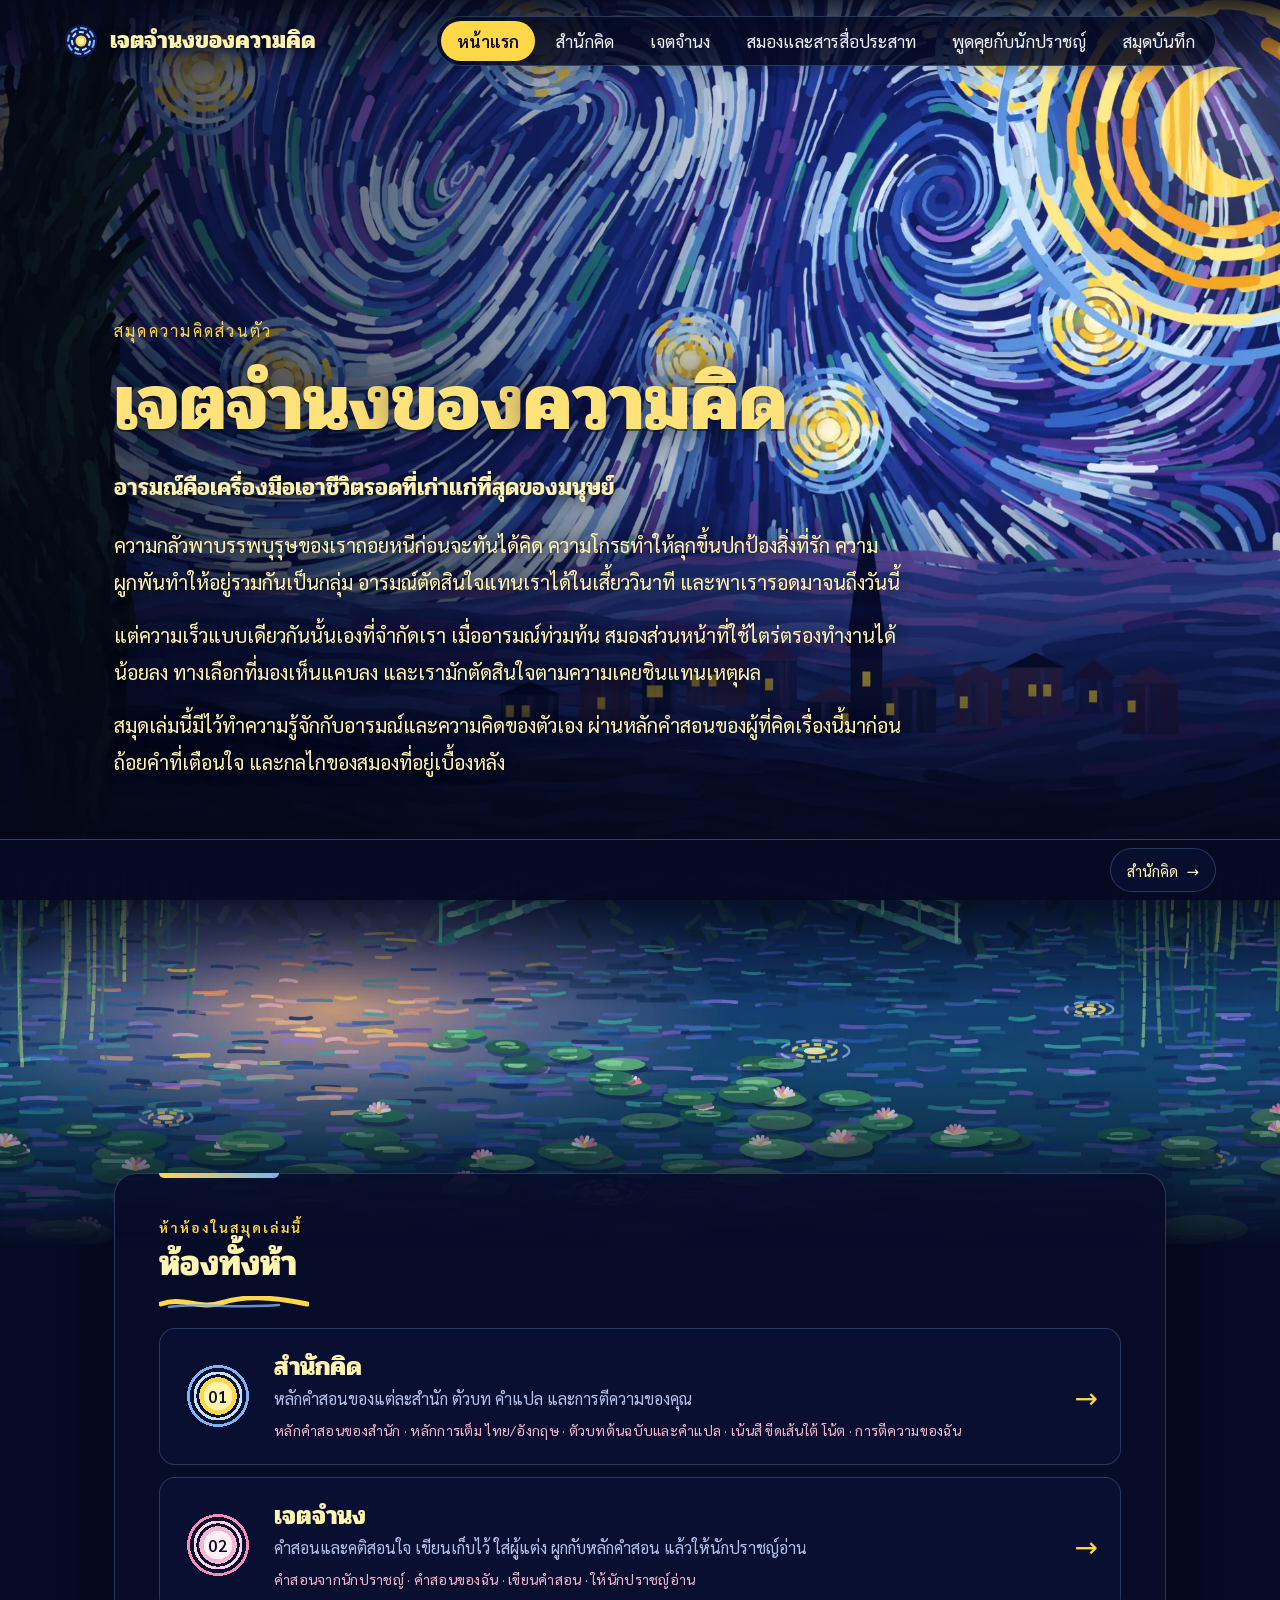
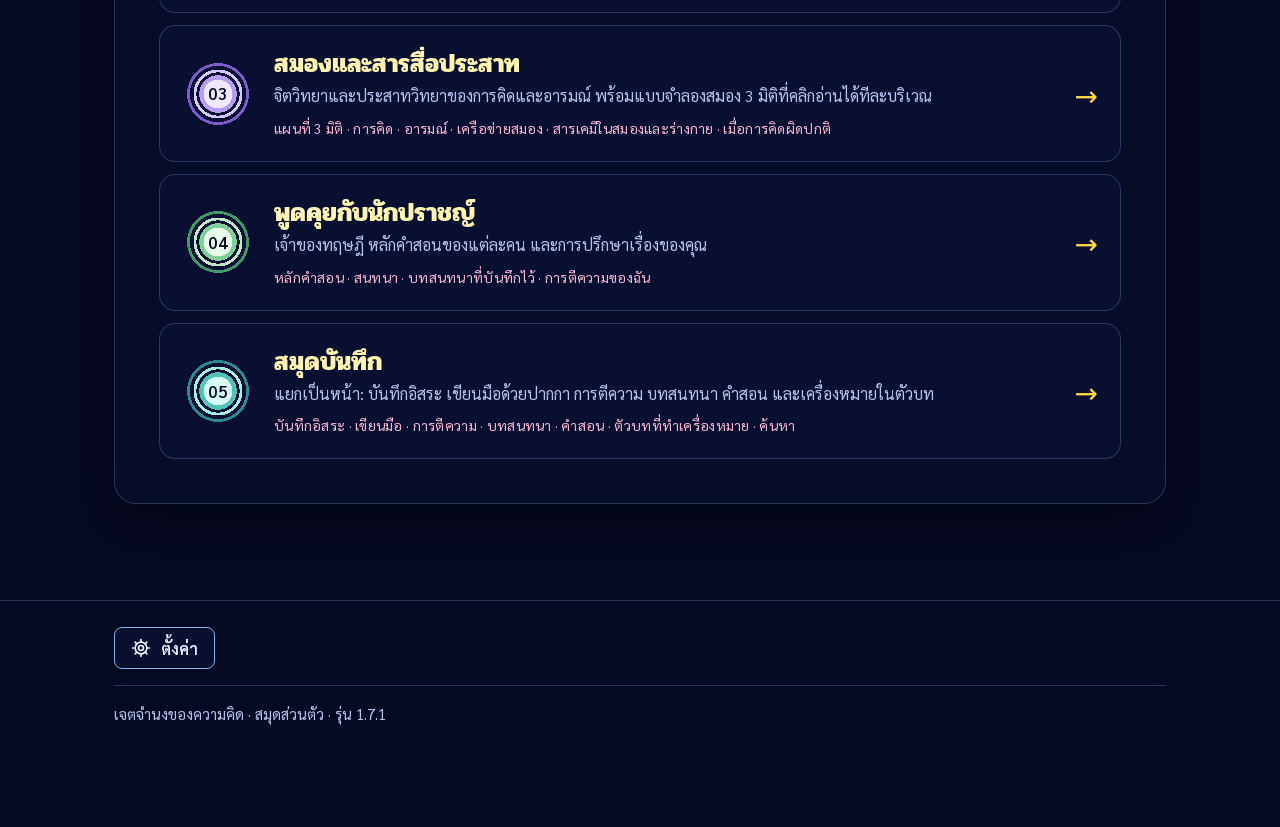
==== index.html @ 123e8649 "Add files via upload" ====
<!doctype html>
<html lang="th">
<head>
<meta charset="utf-8">
<meta name="viewport" content="width=device-width,initial-scale=1,viewport-fit=cover">
<title>เจตจำนงของความคิด · สมุดความคิดส่วนตัว</title>
<meta name="description" content="อารมณ์คือไฟที่ให้ไออุ่นและพาเรารอด แต่ถ้าลุกโชนก็เผาปัญญาและกั้นศักยภาพ สมุดความคิดส่วนตัวที่อ่านหลักคำสอน เขียนคำสอน คุยกับนักปราชญ์ และเข้าใจสมองของการคิด">
<meta name="theme-color" content="#060a22">
<link rel="manifest" href="manifest.webmanifest">
<link rel="icon" href="img/icon.svg" type="image/svg+xml">
<link rel="apple-touch-icon" href="img/icon-192.png">
<link rel="stylesheet" href="css/style.css">
</head>
<body data-page="index" data-hashzone="1">
<div class="bgfx" aria-hidden="true"><img src="img/bg-night.webp" alt=""></div>
<header class="top">
<a class="brand" href="index.html"><svg width="34" height="34" viewBox="0 0 34 34" aria-hidden="true"><circle cx="17" cy="17" r="16" fill="#101a55"/><circle cx="17" cy="17" r="13" fill="none" stroke="#7fb2ee" stroke-width="2" stroke-dasharray="7 3"/><circle cx="17" cy="17" r="9" fill="none" stroke="#bfe1ff" stroke-width="2" stroke-dasharray="5 3"/><circle cx="17" cy="17" r="5.5" fill="#ffd84a"/><circle cx="17" cy="17" r="3" fill="#fff3b0"/></svg><span>เจตจำนงของความคิด</span></a>
<nav class="nav" aria-label="หน้าแรกและห้องทั้งห้า"><a href="index.html" aria-current="page">หน้าแรก</a><a href="schools.html">สำนักคิด</a><a href="poems.html">เจตจำนง</a><a href="brain.html">สมองและสารสื่อประสาท</a><a href="sages.html">พูดคุยกับนักปราชญ์</a><a href="notebook.html">สมุดบันทึก</a></nav>
</header>
<section class="hero">
<picture><source media="(max-width:760px)" srcset="img/scene-tall.webp"><img src="img/scene-wide.webp" alt="" width="1600" height="900" fetchpriority="high"></picture>
<div class="copy">
<p class="kicker">สมุดความคิดส่วนตัว</p>
<h1>เจตจำนง<wbr>ของ<br class="m"><wbr>ความคิด</h1>
<div class="heroessay">
<p>อารมณ์คือเครื่องมือเอาชีวิตรอดที่เก่าแก่ที่สุดของมนุษย์</p>
<p>ความกลัวพาบรรพบุรุษของเราถอยหนีก่อนจะทันได้คิด ความโกรธทำให้ลุกขึ้นปกป้องสิ่งที่รัก ความผูกพันทำให้อยู่รวมกันเป็นกลุ่ม อารมณ์ตัดสินใจแทนเราได้ในเสี้ยววินาที และพาเรารอดมาจนถึงวันนี้</p>
<p>แต่ความเร็วแบบเดียวกันนั้นเองที่จำกัดเรา เมื่ออารมณ์ท่วมท้น สมองส่วนหน้าที่ใช้ไตร่ตรองทำงานได้น้อยลง ทางเลือกที่มองเห็นแคบลง และเรามักตัดสินใจตามความเคยชินแทนเหตุผล</p>
<p>สมุดเล่มนี้มีไว้ทำความรู้จักกับอารมณ์และความคิดของตัวเอง ผ่านหลักคำสอนของผู้ที่คิดเรื่องนี้มาก่อน ถ้อยคำที่เตือนใจ และกลไกของสมองที่อยู่เบื้องหลัง</p>
</div>
</div>
</section>
<div class="pond" aria-hidden="true"><img src="img/pond.webp" alt="" width="1600" height="640" loading="lazy"></div>

<main class="stack lift wrap">
<section class="layer" id="rooms">
<div class="lhead"><div><p class="eyebrow">ห้าห้องในสมุดเล่มนี้</p><h2 class="h2">ห้องทั้งห้า</h2><svg class="brush" viewBox="0 0 150 14" aria-hidden="true"><path d="M2 8 C 24 0, 40 14, 62 7 S 108 0, 148 8" fill="none" stroke="currentColor" stroke-width="5" stroke-linecap="round"/><path d="M10 11 C 40 6, 70 13, 120 9" fill="none" stroke="#7fb2ee" stroke-width="2.5" stroke-linecap="round" opacity=".8"/></svg></div></div>
<div class="roomlist">
<a class="room" href="schools.html"><span class="num" data-s="gb" aria-hidden="true">01</span><span><h3>สำนักคิด</h3><p>หลักคำสอนของแต่ละสำนัก ตัวบท คำแปล และการตีความของคุณ</p><span class="subs">หลักคำสอนของสำนัก · หลักการเต็ม ไทย/อังกฤษ · ตัวบทต้นฉบับและคำแปล · เน้นสี ขีดเส้นใต้ โน้ต · การตีความของฉัน</span></span><span class="go" aria-hidden="true">→</span></a><a class="room" href="poems.html"><span class="num" data-s="lily" aria-hidden="true">02</span><span><h3>เจตจำนง</h3><p>คำสอนและคติสอนใจ เขียนเก็บไว้ ใส่ผู้แต่ง ผูกกับหลักคำสอน แล้วให้นักปราชญ์อ่าน</p><span class="subs">คำสอนจากนักปราชญ์ · คำสอนของฉัน · เขียนคำสอน · ให้นักปราชญ์อ่าน</span></span><span class="go" aria-hidden="true">→</span></a><a class="room" href="brain.html"><span class="num" data-s="ct" aria-hidden="true">03</span><span><h3>สมองและสารสื่อประสาท</h3><p>จิตวิทยาและประสาทวิทยาของการคิดและอารมณ์ พร้อมแบบจำลองสมอง 3 มิติที่คลิกอ่านได้ทีละบริเวณ</p><span class="subs">แผนที่ 3 มิติ · การคิด · อารมณ์ · เครือข่ายสมอง · สารเคมีในสมองและร่างกาย · เมื่อการคิดผิดปกติ</span></span><span class="go" aria-hidden="true">→</span></a><a class="room" href="sages.html"><span class="num" data-s="sage" aria-hidden="true">04</span><span><h3>พูดคุยกับนักปราชญ์</h3><p>เจ้าของทฤษฎี หลักคำสอนของแต่ละคน และการปรึกษาเรื่องของคุณ</p><span class="subs">หลักคำสอน · สนทนา · บทสนทนาที่บันทึกไว้ · การตีความของฉัน</span></span><span class="go" aria-hidden="true">→</span></a><a class="room" href="notebook.html"><span class="num" data-s="mit" aria-hidden="true">05</span><span><h3>สมุดบันทึก</h3><p>แยกเป็นหน้า: บันทึกอิสระ เขียนมือด้วยปากกา การตีความ บทสนทนา คำสอน และเครื่องหมายในตัวบท</p><span class="subs">บันทึกอิสระ · เขียนมือ · การตีความ · บทสนทนา · คำสอน · ตัวบทที่ทำเครื่องหมาย · ค้นหา</span></span><span class="go" aria-hidden="true">→</span></a>
</div>
</section>
</main>
<footer>
<div class="wrap foot">
<div class="footset">
<a class="btn ghost sm" href="settings.html"><svg viewBox="0 0 24 24" fill="none" stroke="currentColor" stroke-width="2" stroke-linecap="round" stroke-linejoin="round" aria-hidden="true"><circle cx="12" cy="12" r="3"/><path d="M12 2v3M12 19v3M2 12h3M19 12h3M4.9 4.9 7 7M17 17l2.1 2.1M19.1 4.9 17 7M7 17l-2.1 2.1"/><circle cx="12" cy="12" r="7"/></svg>ตั้งค่า</a>
</div>
<div class="footmeta"><span>เจตจำนงของความคิด · สมุดส่วนตัว · <span data-ver></span></span></div>
</div>
</footer>
<nav class="tabs" aria-label="หน้าแรกและห้องทั้งห้า"><a href="index.html" aria-current="page"><svg viewBox="0 0 24 24" fill="none" stroke="currentColor" stroke-width="2" stroke-linecap="round" stroke-linejoin="round" aria-hidden="true"><path d="M3 11l9-7 9 7"/><path d="M5 10v10h14V10"/><path d="M10 20v-6h4v6"/></svg><span>หน้าแรก</span></a><a href="schools.html"><svg viewBox="0 0 24 24" fill="none" stroke="currentColor" stroke-width="2" stroke-linecap="round" stroke-linejoin="round" aria-hidden="true"><circle cx="12" cy="12" r="3"/><path d="M12 3v3M12 18v3M3 12h3M18 12h3M5.6 5.6l2.1 2.1M16.3 16.3l2.1 2.1M18.4 5.6l-2.1 2.1M7.7 16.3l-2.1 2.1"/></svg><span>สำนักคิด</span></a><a href="poems.html"><svg viewBox="0 0 24 24" fill="none" stroke="currentColor" stroke-width="2" stroke-linecap="round" stroke-linejoin="round" aria-hidden="true"><path d="M20 4c-6 0-11 4-13 11l-2 5"/><path d="M7 15c3 0 6-1 8-4"/><path d="M20 4c0 5-2 9-6 11"/></svg><span>เจตจำนง</span></a><a href="brain.html"><svg viewBox="0 0 24 24" fill="none" stroke="currentColor" stroke-width="2" stroke-linecap="round" stroke-linejoin="round" aria-hidden="true"><path d="M4 12c0-4 3-7 8-7s8 3 8 7c0 3-2 5-5 5h-1c-1 2-2 3-4 3 0-2 0-3-1-3-3 0-5-2-5-5z"/><path d="M9 9c2 0 3 1 3 3M14 8c0 2 1 3 3 3"/></svg><span>สมอง</span></a><a href="sages.html"><svg viewBox="0 0 24 24" fill="none" stroke="currentColor" stroke-width="2" stroke-linecap="round" stroke-linejoin="round" aria-hidden="true"><path d="M4 5h16v11H9l-5 4z"/><path d="M8 9h8M8 12h5"/></svg><span>นักปราชญ์</span></a><a href="notebook.html"><svg viewBox="0 0 24 24" fill="none" stroke="currentColor" stroke-width="2" stroke-linecap="round" stroke-linejoin="round" aria-hidden="true"><path d="M6 3h12a1 1 0 0 1 1 1v16a1 1 0 0 1-1 1H6z"/><path d="M6 3v18M10 8h5M10 12h5"/></svg><span>สมุด</span></a></nav>
<script src="js/data.js"></script><script src="js/sages.js"></script><script src="js/ai.js"></script><script src="js/ink.js"></script><script src="js/app.js"></script>
</body>
</html>
---- css/style.css ----
/* เจตจำนงของความคิด — สไตล์หลัก (คอมพิวเตอร์ + มือถือ) */
@font-face{font-family:"Pridi";font-weight:600;font-display:swap;src:url(../fonts/pridi-thai-600-normal.woff2) format("woff2");unicode-range:U+0E01-0E5B,U+200C-200D,U+25CC}
@font-face{font-family:"Pridi";font-weight:600;font-display:swap;src:url(../fonts/pridi-latin-600-normal.woff2) format("woff2");unicode-range:U+0000-00FF,U+0131,U+0152-0153,U+02BB-02BC,U+02C6,U+02DA,U+02DC,U+2000-206F,U+20AC,U+2122,U+2191,U+2193,U+2212,U+2215,U+FEFF,U+FFFD}
@font-face{font-family:"Pridi";font-weight:700;font-display:swap;src:url(../fonts/pridi-thai-700-normal.woff2) format("woff2");unicode-range:U+0E01-0E5B,U+200C-200D,U+25CC}
@font-face{font-family:"Pridi";font-weight:700;font-display:swap;src:url(../fonts/pridi-latin-700-normal.woff2) format("woff2");unicode-range:U+0000-00FF,U+0131,U+0152-0153,U+02BB-02BC,U+02C6,U+02DA,U+02DC,U+2000-206F,U+20AC,U+2122,U+2191,U+2193,U+2212,U+2215,U+FEFF,U+FFFD}
@font-face{font-family:"Sarabun";font-weight:400;font-display:swap;src:url(../fonts/sarabun-thai-400-normal.woff2) format("woff2");unicode-range:U+0E01-0E5B,U+200C-200D,U+25CC}
@font-face{font-family:"Sarabun";font-weight:400;font-display:swap;src:url(../fonts/sarabun-latin-400-normal.woff2) format("woff2");unicode-range:U+0000-00FF,U+0131,U+0152-0153,U+02BB-02BC,U+02C6,U+02DA,U+02DC,U+2000-206F,U+20AC,U+2122,U+2191,U+2193,U+2212,U+2215,U+FEFF,U+FFFD}
@font-face{font-family:"Sarabun";font-weight:600;font-display:swap;src:url(../fonts/sarabun-thai-600-normal.woff2) format("woff2");unicode-range:U+0E01-0E5B,U+200C-200D,U+25CC}
@font-face{font-family:"Sarabun";font-weight:600;font-display:swap;src:url(../fonts/sarabun-latin-600-normal.woff2) format("woff2");unicode-range:U+0000-00FF,U+0131,U+0152-0153,U+02BB-02BC,U+02C6,U+02DA,U+02DC,U+2000-206F,U+20AC,U+2122,U+2191,U+2193,U+2212,U+2215,U+FEFF,U+FFFD}

/* ------------------------------------------------------------------
   โทนสี: ฟ้ากลางคืนของฟัน โคค (น้ำเงิน เหลือง ม่วง) + สระบัวของโมเนต์ (เขียวน้ำ ชมพูบัว ส้มอรุณ)
   โครงหน้า: ภาพหัว → แถบสระบัว → "ชั้น" (.layer) วางซ้อนเป็นแผ่น ๆ มีช่องไฟระหว่างชั้น
   ------------------------------------------------------------------ */
:root{
  --ink:#060a22; --ink2:#0b1236; --line:rgba(127,178,238,.26); --edge:#2b3d8f;
  --text:#eef2ff; --muted:#b4c2ec; --pale:#cfe6fb; --sky:#7fb2ee; --blue:#3567c9;
  --yellow:#ffd84a; --cream:#fff3b0; --gold:#f5a623; --violet:#8a63d1; --teal:#3aa3a0;
  --lily:#f7b6cf; --rose:#f28fb5; --sage:#7fcf9a; --water:#2f8f9a; --dawn:#ffb37a;
  --panel:rgba(8,13,42,.9);
  --serif:"Pridi","Noto Serif Thai",Georgia,serif;
  --sans:"Sarabun","Noto Sans Thai",system-ui,sans-serif;
  --pad:clamp(18px,5vw,72px);
  --gap:clamp(22px,3.6vw,44px);
  --acc:#ffe27a; --acc2:#ffd84a;
}
*{box-sizing:border-box}
[hidden]{display:none!important}
html{scroll-behavior:smooth;-webkit-text-size-adjust:100%}
body{margin:0;background:var(--ink);color:var(--text);font:400 18px/1.8 var(--sans);min-height:100vh;overflow-x:hidden}
img,svg{max-width:100%}
a{color:var(--sky)}
a:hover{color:var(--cream)}
:focus-visible{outline:3px solid var(--yellow);outline-offset:3px;border-radius:4px}
h1,h2,h3{font-family:var(--serif);font-weight:700;line-height:1.35;margin:0;text-wrap:balance}
p{margin:0}
ul{margin:0;padding-left:1.2em}
.sr{position:absolute;width:1px;height:1px;overflow:hidden;clip:rect(0 0 0 0);white-space:nowrap}

/* พื้นหลังที่ขยับเบา ๆ */
.bgfx{position:fixed;inset:0;z-index:-1;background:var(--ink)}
.bgfx img{width:100%;height:100%;object-fit:cover;display:block;opacity:.8}
.bgfx::after{content:"";position:absolute;inset:0;background:rgba(6,10,34,.46)}

/* ---------- แถบบน ---------- */
.top{position:absolute;z-index:6;left:0;right:0;top:0;display:flex;align-items:center;justify-content:space-between;gap:16px;padding:16px var(--pad);background:linear-gradient(to bottom,rgba(5,8,24,.86),rgba(5,8,24,0))}
.brand{font:700 clamp(19px,2.2vw,24px)/1.3 var(--serif);color:var(--cream);text-decoration:none;display:flex;align-items:center;gap:12px;text-shadow:0 1px 8px rgba(5,8,24,.9)}
.brand svg{flex:none}
.nav{display:flex;gap:4px;align-items:center;padding:4px;border-radius:999px;background:rgba(6,10,34,.82);border:1px solid var(--line)}
.nav a{display:inline-flex;align-items:center;gap:8px;min-height:40px;padding:0 16px;border-radius:999px;color:var(--text);text-decoration:none;font-size:17px;line-height:1;white-space:nowrap}
.nav a svg{width:18px;height:18px;flex:none}
.nav a:hover{color:var(--cream);background:rgba(127,178,238,.16)}
.nav a[aria-current=page]{color:var(--ink);background:var(--yellow);font-weight:600}

/* ---------- ภาพหัวหน้า ---------- */
.hero,.banner{position:relative;overflow:hidden;background:var(--ink);isolation:isolate}
.hero{min-height:min(100svh,860px);display:flex;align-items:flex-end}
.banner{min-height:clamp(300px,42vh,400px);display:flex;align-items:flex-end}
.hero picture,.banner picture,.banner>img{position:absolute;inset:0;z-index:-2}
.hero img,.banner img{width:100%;height:100%;object-fit:cover;display:block}
.hero img{object-position:50% 25%}
.banner img{object-position:50% 12%}
.banner.pondbg img{object-position:50% 30%}
.hero::after,.banner::after{content:"";position:absolute;inset:0;z-index:-1;background:linear-gradient(to top,rgba(5,8,24,.92) 0,rgba(5,8,24,.45) 24%,rgba(5,8,24,0) 46%),linear-gradient(to right,rgba(5,8,24,.8) 0,rgba(5,8,24,.45) 34%,rgba(5,8,24,0) 66%)}
.hero .copy,.banner .copy{width:100%;max-width:1180px;margin:0 auto;padding:96px var(--pad) clamp(36px,7vh,76px)}
.kicker{font-size:16px;letter-spacing:.14em;color:var(--acc2);margin-bottom:10px}
.m{display:none}
.hero h1{font-size:clamp(40px,6.2vw,92px);line-height:1.2;color:var(--acc);text-shadow:0 2px 0 rgba(5,8,24,.5),0 0 44px rgba(5,8,24,.85)}
.banner h1{font-size:clamp(34px,5.2vw,64px);color:var(--acc);text-shadow:0 2px 0 rgba(5,8,24,.5),0 0 36px rgba(5,8,24,.9)}
.lede{max-width:34em;text-wrap:balance;font-size:clamp(18px,1.9vw,21px);color:var(--pale);margin-top:14px;text-shadow:0 1px 14px rgba(5,8,24,.95)}

/* ---------- ปุ่ม (ระบบเดียวทั้งเว็บ) ---------- */
.btn{display:inline-flex;align-items:center;justify-content:center;gap:10px;min-height:50px;padding:0 24px;background:var(--yellow);color:var(--ink);font:600 17px/1.2 var(--sans);text-align:center;text-decoration:none;border:1px solid var(--yellow);border-radius:10px;box-shadow:4px 4px 0 var(--gold);cursor:pointer;transition:transform .15s,box-shadow .15s,background .15s}
.btn:hover{color:var(--ink);background:#ffe27a;transform:translate(-1px,-1px);box-shadow:6px 6px 0 var(--gold)}
.btn svg{width:20px;height:20px;flex:none}
.btn.ghost{background:rgba(11,18,54,.7);color:var(--text);border-color:var(--sky);box-shadow:none}
.btn.ghost:hover{background:rgba(127,178,238,.18);color:var(--cream);transform:none;box-shadow:none}
.btn.lily{background:var(--lily);border-color:var(--lily);box-shadow:4px 4px 0 var(--rose)}
.btn.lily:hover{background:#fbd0e0;box-shadow:6px 6px 0 var(--rose)}
.btn.warn{background:transparent;color:var(--lily);border-color:var(--rose);box-shadow:none}
.btn.warn:hover{background:rgba(242,143,181,.16);color:#fff;transform:none;box-shadow:none}
.btn.sm{min-height:42px;padding:0 16px;font-size:16px;border-radius:8px}
.btn[disabled]{opacity:.5;cursor:not-allowed;transform:none;box-shadow:none}
/* แถวปุ่ม: เว้นช่องเท่ากัน สูงเท่ากัน */
.acts,.btnrow{display:flex;flex-wrap:wrap;align-items:center;gap:12px 14px}
.acts{margin-top:26px}
/* ตารางปุ่ม: กว้างเท่ากันทุกปุ่ม เรียงเป็นแถวเป็นระเบียบ */
.btngrid{display:grid;grid-template-columns:repeat(auto-fit,minmax(210px,1fr));gap:12px}
.btngrid .btn{width:100%}

/* ---------- แถบสระบัว (โมเนต์) คั่นระหว่างภาพหัวกับเนื้อหา ---------- */
.pond{position:relative;height:clamp(200px,30vw,400px);overflow:hidden;background:var(--ink)}
.pond img{width:100%;height:100%;object-fit:cover;object-position:50% 38%;display:block}
.pond::before,.pond::after{content:"";position:absolute;left:0;right:0;z-index:1;pointer-events:none}
.pond::before{top:0;height:38%;background:linear-gradient(to bottom,rgba(5,8,24,1),rgba(5,8,24,0))}
.pond::after{bottom:0;height:46%;background:linear-gradient(to top,rgba(6,10,34,.96),rgba(6,10,34,0))}

/* ---------- เนื้อหา: เรียงเป็นชั้น ---------- */
main{display:block}
.wrap{max-width:1180px;margin:0 auto;padding:0 var(--pad)}
.stack{display:grid;gap:var(--gap);padding-top:var(--gap);padding-bottom:clamp(48px,8vw,96px)}
.stack.lift{margin-top:clamp(-120px,-9vw,-56px);position:relative;z-index:2}
.layer{position:relative;min-width:0;padding:clamp(22px,3.6vw,44px);background:var(--panel);border:1px solid var(--line);border-radius:22px;box-shadow:0 18px 48px rgba(2,4,16,.5)}
.layer::before{content:"";position:absolute;left:clamp(22px,3.6vw,44px);top:-1px;width:120px;height:5px;border-radius:0 0 6px 6px;background:linear-gradient(90deg,var(--yellow),var(--sky))}
.layer.water{background:linear-gradient(165deg,rgba(13,48,78,.93),rgba(8,13,42,.93) 62%)}
.layer.water::before{background:linear-gradient(90deg,var(--sage),var(--water))}
.layer.lilac{background:linear-gradient(165deg,rgba(44,30,96,.9),rgba(8,13,42,.93) 62%)}
.layer.lilac::before{background:linear-gradient(90deg,var(--lily),var(--violet))}
.layer.dawn::before{background:linear-gradient(90deg,var(--dawn),var(--lily))}
.layer>*+*{margin-top:18px}
.lhead{display:flex;flex-wrap:wrap;align-items:flex-end;justify-content:space-between;gap:10px 24px}
.eyebrow{font:600 14px/1.4 var(--sans);letter-spacing:.14em;color:var(--acc2);margin-bottom:2px}
.layer.water .eyebrow{color:var(--sage)}
.layer.lilac .eyebrow,.layer.dawn .eyebrow{color:var(--lily)}
.h2{font-size:clamp(25px,3vw,36px);color:var(--cream)}
.h3{font-size:22px;color:var(--cream)}
.brush{display:block;width:150px;height:14px;margin:8px 0 0;color:var(--acc2)}
.muted{color:var(--muted)}
.small{font-size:15px;line-height:1.7}
.note{padding:12px 16px;border-left:4px solid var(--water);background:rgba(47,143,154,.14);border-radius:0 10px 10px 0;color:var(--pale);font-size:16px;line-height:1.7}
.note.pink{border-color:var(--rose);background:rgba(242,143,181,.12)}

/* ตราดาวมีรัศมี */
.num{flex:none;display:grid;place-items:center;width:72px;height:72px;border-radius:50%;color:var(--ink);font:700 17px/1 var(--sans);background:radial-gradient(circle closest-side,var(--c1,#fff3b0) 0 40%,var(--c2,#ffd84a) 40% 52%,transparent 52% 60%,var(--c3,#bfe1ff) 60% 68%,transparent 68% 78%,var(--c4,#7fb2ee) 78% 86%,transparent 86%)}
.num[data-s=mit]{--c1:#d7fbf5;--c2:#4fc3b5;--c3:#a6efe3;--c4:#2a8a8f}
.num[data-s=ct]{--c1:#efe8ff;--c2:#b79cf0;--c3:#d6c8fa;--c4:#7d5cc9}
.num[data-s=none]{--c1:#e8eefc;--c2:#8fa0d4;--c3:#b4c2ec;--c4:#5c6aa8}
.num[data-s=lily]{--c1:#fff0f6;--c2:#f7b6cf;--c3:#fbd0e0;--c4:#f28fb5}
.num[data-s=sage]{--c1:#e9fbe9;--c2:#7fcf9a;--c3:#bfe8c6;--c4:#3f9a6a}
.num.sm{width:58px;height:58px;font-size:15px}
.num.xl{width:104px;height:104px;font-size:26px;font-family:var(--serif)}

/* ---------- หน้าแรก ---------- */
.rooms{display:grid;grid-template-columns:repeat(2,minmax(0,1fr));gap:16px}
.room{display:grid;grid-template-columns:auto 1fr auto;gap:8px 20px;align-items:center;padding:22px 22px;border:1px solid var(--line);border-radius:16px;background:rgba(11,18,54,.62);color:var(--text);text-decoration:none;transition:background .2s,border-color .2s,transform .2s}
.room:hover{background:rgba(53,103,201,.2);border-color:var(--sky);color:var(--text);transform:translateY(-2px)}
.room h3{font-size:clamp(21px,2.2vw,26px);color:var(--cream)}
.room p{color:var(--muted);font-size:16px;line-height:1.65;margin-top:2px}
.go{font-size:28px;color:var(--yellow);transition:transform .2s;line-height:1}
.room:hover .go{transform:translateX(6px)}
.flow{display:grid;grid-template-columns:repeat(3,minmax(0,1fr));gap:16px;counter-reset:f;list-style:none;padding:0}
.flow li{counter-increment:f;padding:20px 22px;border-radius:16px;border:1px solid rgba(127,207,154,.3);background:rgba(8,13,42,.5)}
.flow li::before{content:counter(f);display:grid;place-items:center;width:38px;height:38px;border-radius:50%;margin-bottom:10px;background:var(--sage);color:var(--ink);font:700 17px/1 var(--sans)}
.flow b{display:block;font:700 20px/1.4 var(--serif);color:var(--cream)}
.flow span{color:var(--pale);font-size:16px;line-height:1.65}
.today{display:grid;grid-template-columns:auto 1fr;gap:18px 26px;align-items:center}
.today blockquote{margin:0;font:600 clamp(19px,2.1vw,24px)/1.6 var(--serif);color:var(--cream)}
.today .by{color:var(--lily);font-size:16px;margin-top:6px}

/* ---------- สำนักคิด ---------- */
.tools{display:flex;flex-wrap:wrap;gap:12px 16px;align-items:center}
.search,.text{flex:1 1 280px;width:100%;min-height:50px;padding:0 16px;background:var(--ink2);color:var(--text);border:1px solid var(--edge);border-radius:10px;font:400 18px/1 var(--sans)}
.search::placeholder,.text::placeholder{color:#8fa0d4}
.chips{display:flex;flex-wrap:wrap;gap:10px}
.chip{display:inline-flex;align-items:center;min-height:42px;padding:0 16px;border-radius:999px;border:1px solid var(--edge);background:rgba(11,18,54,.6);color:var(--text);font:400 16px/1 var(--sans);cursor:pointer;text-decoration:none}
.chip:hover{border-color:var(--yellow);color:var(--cream)}
.chip[aria-pressed=true]{background:var(--yellow);color:var(--ink);border-color:var(--yellow);font-weight:600}
.count{color:var(--muted);font-size:16px}
.list{display:grid;grid-template-columns:repeat(auto-fill,minmax(min(100%,460px),1fr));gap:0 44px}
.item{display:grid;grid-template-columns:auto 1fr auto;gap:16px;align-items:center;padding:18px 6px;border-top:1px solid var(--line);color:var(--text);text-decoration:none;transition:background .2s;border-radius:4px}
.item:hover{background:rgba(53,103,201,.16);color:var(--text)}
.item h3{font-size:21px;color:var(--cream)}
.item .en{color:var(--muted);font-size:15px;line-height:1.5}
.item .who{color:var(--pale);font-size:16px;line-height:1.55;margin-top:2px}
.tag{font-size:14px;color:var(--muted);text-align:right;line-height:1.4;max-width:9em}
.dot{display:inline-block;width:9px;height:9px;border-radius:50%;background:var(--yellow);margin-right:6px}
.empty{padding:28px 0;color:var(--muted)}

/* ---------- หน้าอ่าน ---------- */
.crumb{display:inline-flex;align-items:center;min-height:44px;color:var(--sky);text-decoration:none;font-size:16px}
.crumb:hover{color:var(--cream)}
.meta{display:flex;flex-wrap:wrap;gap:10px 24px;align-items:center;color:var(--pale)}
.one{display:block;width:100%;min-height:52px;padding:0 16px;background:var(--ink2);color:var(--cream);border:1px solid var(--edge);border-radius:10px;font:600 19px/1.4 var(--sans)}
.seg{display:none;gap:8px;flex-wrap:wrap}
.panels{display:grid;grid-template-columns:1fr 1fr;gap:18px}
.panel{display:flex;flex-direction:column;gap:8px;min-width:0}
.panel.wide{grid-column:1/-1}
.panel label,.field label{font:600 15px/1.4 var(--sans);letter-spacing:.1em;color:var(--acc2)}
textarea{width:100%;min-height:280px;padding:16px;resize:vertical;background:rgba(11,18,54,.94);color:var(--text);border:1px solid var(--edge);border-radius:10px;font:400 18px/1.85 var(--sans)}
.panel.wide textarea,textarea.mid{min-height:180px}
textarea.low{min-height:104px}
textarea::placeholder{color:#8fa0d4}
.status{min-height:26px;color:var(--muted);font-size:15px}
.pn{display:flex;justify-content:space-between;gap:16px;flex-wrap:wrap}
.field{display:grid;gap:6px}

/* ---------- นักปราชญ์ ---------- */
.sgrid{display:grid;grid-template-columns:repeat(auto-fill,minmax(min(100%,300px),1fr));gap:14px}
.scard{display:grid;grid-template-columns:auto 1fr;gap:4px 16px;align-items:center;padding:16px 18px;border:1px solid var(--line);border-radius:16px;background:rgba(11,18,54,.62);color:var(--text);text-decoration:none;transition:background .2s,border-color .2s,transform .2s}
.scard:hover{background:rgba(53,103,201,.2);border-color:var(--lily);color:var(--text);transform:translateY(-2px)}
.scard h3{font-size:20px;color:var(--cream)}
.scard .en{color:var(--muted);font-size:15px;line-height:1.45}
.scard .sch{color:var(--lily);font-size:15px;line-height:1.5;margin-top:2px}
.shead{display:grid;grid-template-columns:auto 1fr;gap:14px 28px;align-items:center}
.shead .works{color:var(--pale);font-size:16px;line-height:1.7}
.pgrid{display:grid;grid-template-columns:repeat(2,minmax(0,1fr));gap:14px}
.pcell{padding:18px 20px;border:1px solid var(--line);border-radius:14px;background:rgba(11,18,54,.55)}
.pcell.wide{grid-column:1/-1}
.pcell h3{font-size:19px;color:var(--acc);margin-bottom:6px}
.pcell p,.pcell li{font-size:17px;line-height:1.75;color:var(--text)}
.pcell li+li{margin-top:4px}
.msgs{display:grid;gap:12px;max-height:min(62vh,640px);overflow:auto;padding:4px 4px 4px 0;scrollbar-color:var(--edge) transparent}
.msg{max-width:min(100%,74ch);padding:12px 18px;border-radius:16px;white-space:pre-wrap;overflow-wrap:anywhere;line-height:1.8}
.msg .who{display:block;font:600 13px/1.4 var(--sans);letter-spacing:.1em;color:var(--lily);margin-bottom:2px}
.msg.me{justify-self:end;background:rgba(53,103,201,.38);border:1px solid rgba(127,178,238,.4);border-bottom-right-radius:4px}
.msg.me .who{color:var(--pale)}
.msg.sage{justify-self:start;background:rgba(11,18,54,.94);border:1px solid var(--edge);border-bottom-left-radius:4px}
.msg.sys{justify-self:center;max-width:none;background:transparent;border:1px dashed var(--line);color:var(--muted);font-size:15px;text-align:center}
.msg.wait{opacity:.7;font-style:italic}

/* ---------- สมอง ---------- */
.brain{display:grid;grid-template-columns:minmax(0,1.25fr) minmax(0,1fr);gap:clamp(22px,3.4vw,44px);align-items:start}
.stage{background:rgba(6,10,34,.9);border:1px solid var(--edge);border-radius:14px;padding:10px}
.stage svg{display:block;width:100%;height:auto}
.cap{font-size:15px;color:var(--muted);padding:6px 10px 8px}
.nts{display:grid;gap:10px}
.nt{display:flex;justify-content:space-between;align-items:center;gap:14px;min-height:52px;padding:0 18px;border:1px solid var(--edge);border-radius:10px;background:rgba(11,18,54,.9);color:var(--text);font:600 18px/1.4 var(--sans);cursor:pointer;text-align:left}
.nt span+span{font-weight:400;font-size:15px;color:var(--muted)}
.nt:hover{border-color:var(--yellow)}
.nt[aria-pressed=true]{background:var(--acc2);color:var(--ink);border-color:var(--acc2)}
.nt[aria-pressed=true] span+span{color:#2a2f55}
.info{margin-top:18px;padding:20px 22px;background:rgba(11,18,54,.94);border:1px solid var(--edge);border-radius:14px}
.info h3{font-size:25px;color:var(--acc)}
.info dl{margin:12px 0 0;display:grid;gap:12px}
.info dt{font:600 14px/1.4 var(--sans);letter-spacing:.12em;color:var(--acc2)}
.info dd{margin:2px 0 0;color:var(--text)}
.nt-g{opacity:0;transition:opacity .45s}
.nt-g.on{opacity:1}
@keyframes pulse{from{opacity:.55}to{opacity:1}}
.on .beat{animation:pulse 2.4s ease-in-out infinite alternate}

/* ---------- ตั้งค่า ---------- */
.steps{counter-reset:s;display:grid;gap:0;margin:0;padding:0;list-style:none}
.steps li{counter-increment:s;display:grid;grid-template-columns:auto 1fr;gap:16px;padding:14px 0;border-top:1px solid var(--line);font-size:17px}
.steps li::before{content:counter(s);display:grid;place-items:center;width:34px;height:34px;border-radius:50%;background:var(--sage);color:var(--ink);font:700 16px/1 var(--sans)}
.steps b{color:var(--cream);font-weight:600}
code,kbd{font:500 .92em ui-monospace,Menlo,Consolas,monospace;background:rgba(53,103,201,.28);padding:2px 8px;border-radius:5px;color:var(--cream)}
.state{display:inline-flex;align-items:center;gap:10px;color:var(--pale)}
.state i{flex:none;width:12px;height:12px;border-radius:50%;background:var(--violet)}
.state.ok i{background:var(--sage)}
.state.new i{background:var(--yellow);box-shadow:0 0 0 5px rgba(255,216,74,.22)}
.kv{display:grid;grid-template-columns:auto 1fr;gap:6px 22px;margin:0;font-size:17px}
.kv dt{color:var(--muted)}
.kv dd{margin:0;color:var(--cream)}
.split{display:grid;grid-template-columns:minmax(0,1fr) minmax(0,1fr);gap:18px 32px;align-items:start}
details.more{border-top:1px solid var(--line);padding-top:12px}
details.more summary{cursor:pointer;color:var(--sky);min-height:36px}
.out{min-height:130px;font:400 14px/1.6 ui-monospace,Menlo,Consolas,monospace}

body[data-page=brain]{--acc:#e4d9ff;--acc2:#b79cf0}
body[data-page=settings]{--acc:#c9f6ee;--acc2:#7fcf9a}
body[data-page=sages],body[data-page=sage]{--acc:#ffe3ee;--acc2:#f7b6cf}

/* ---------- ท้ายหน้า: ตั้งค่าอยู่ตรงนี้ ---------- */
footer{background:rgba(6,10,34,.95);border-top:1px solid var(--line);padding:26px 0 36px;color:var(--muted);font-size:15px}
.foot{display:grid;gap:16px}
.footset{display:flex;flex-wrap:wrap;align-items:center;gap:10px}
.footset .btn[aria-current=page]{border-color:var(--yellow);color:var(--yellow)}
.footmeta{display:flex;flex-wrap:wrap;gap:6px 30px;justify-content:space-between;padding-top:14px;border-top:1px solid var(--line)}

/* ---------- หัวข้อย่อยของห้อง ---------- */
.subnav{display:flex;flex-wrap:wrap;gap:8px;padding:12px 14px;border:1px solid var(--line);border-radius:999px;background:rgba(6,10,34,.88);justify-self:start;max-width:100%}
.subnav .chip{min-height:38px;font-size:15px}
.stack:not(.lift)>.subnav{margin-top:-4px}

/* ---------- หน้าแรก: 5 ห้องเรียงเป็นแถว ---------- */
.roomlist{display:grid;gap:12px}
.roomlist .room{grid-template-columns:auto 1fr auto;padding:20px 22px}
.room .subs{display:block;margin-top:6px;font-size:14px;color:var(--lily);letter-spacing:.02em}

/* ---------- หลักคำสอน (หัวใจ) ---------- */
.core{margin:0;padding:0;list-style:none;counter-reset:c;display:grid;gap:10px}
.core li{counter-increment:c;display:grid;grid-template-columns:auto 1fr;gap:14px;align-items:start;padding:14px 18px;border-radius:14px;background:rgba(11,18,54,.62);border:1px solid rgba(247,182,207,.28);font-size:18px;line-height:1.75}
.core li::before{content:counter(c);display:grid;place-items:center;width:32px;height:32px;border-radius:50%;background:var(--lily);color:var(--ink);font:700 15px/1 var(--sans);margin-top:2px}
.core li a{color:var(--lily);font-size:15px;text-decoration:none;white-space:nowrap}
.core li a:hover{color:var(--cream)}
.core .by{display:block;font-size:14px;color:var(--lily);margin-bottom:2px}
.tbody{padding:18px 20px;border-radius:14px;border:1px solid var(--line);background:rgba(8,13,42,.7);font-size:17px;line-height:1.8}
.tbody ul{display:grid;gap:6px}
.tbody .lead{color:var(--muted);font-size:15px;margin-bottom:8px}

/* ---------- รายการคำสอน / บันทึก ---------- */
.plist{display:grid;gap:10px}
.pitem{display:grid;gap:4px;width:100%;text-align:left;padding:14px 18px;border-radius:14px;border:1px solid var(--line);background:rgba(11,18,54,.62);color:var(--text);font:inherit;text-decoration:none;cursor:pointer;transition:border-color .2s,background .2s}
.pitem:hover,.pitem[aria-current=true]{border-color:var(--lily);background:rgba(53,103,201,.18);color:var(--text)}
.pitem b{font:700 19px/1.4 var(--serif);color:var(--cream)}
.pitem .meta2{font-size:14px;color:var(--lily)}
.pitem .snip{font-size:16px;color:var(--pale);line-height:1.65;white-space:pre-line;display:-webkit-box;-webkit-line-clamp:3;-webkit-box-orient:vertical;overflow:hidden}
.poemin{min-height:240px;font:500 20px/2 var(--serif);text-align:center}
select.text{appearance:auto;font:400 17px/1.3 var(--sans);padding:0 12px}

/* ---------- ภาพเคลื่อนไหวแบบเบา: ขยับทั้งภาพ (GPU) แทนการขยับรอยแปรงนับพันเส้น · ปิดได้ในตั้งค่า ---------- */
.hero img,.banner img,.pond img{will-change:transform;transform:scale(1.04)}
html.motion .hero img,html.motion .banner img,html.motion .pond img{animation:drift 38s ease-in-out infinite alternate}
html.motion .pond img{animation-duration:26s}
@keyframes drift{from{transform:scale(1.04) translate3d(0,0,0)}to{transform:scale(1.08) translate3d(-1.2%,-.8%,0)}}
.switch{display:flex;align-items:center;gap:12px;min-height:44px;color:var(--pale);cursor:pointer}
.switch input{width:22px;height:22px;accent-color:var(--yellow);flex:none}

/* ---------- แถบล่างบนมือถือ ---------- */
.tabs{display:none}
@media (max-width:980px){
  .brain,.split{grid-template-columns:1fr}
  .panels,.pgrid{grid-template-columns:1fr}
  .flow{grid-template-columns:1fr}
  .nav a{padding:0 12px;font-size:16px}
}
@media (max-width:820px){
  body{padding-bottom:calc(66px + env(safe-area-inset-bottom));font-size:17px}
  .nav{display:none}
  .top{padding-top:14px}
  .tabs{display:flex;position:fixed;z-index:20;left:0;right:0;bottom:0;background:rgba(6,10,34,.97);border-top:1px solid var(--edge);padding-bottom:env(safe-area-inset-bottom)}
  .tabs a{flex:1;min-width:0;min-height:62px;display:flex;flex-direction:column;align-items:center;justify-content:center;gap:3px;color:var(--muted);text-decoration:none;font-size:13px;line-height:1.2}
  .tabs a[aria-current=page]{color:var(--yellow)}
  .tabs svg{width:23px;height:23px}
  .hero{min-height:min(88svh,780px)}
  .m{display:inline}
  .hero h1{font-size:clamp(40px,12vw,64px)}
  .rooms{grid-template-columns:1fr}
  .room{grid-template-columns:auto 1fr;padding:18px 16px}
  .go{display:none}
  .num{width:60px;height:60px;font-size:15px}
  .num.xl{width:76px;height:76px;font-size:20px}
  .item{grid-template-columns:auto 1fr;gap:14px}
  .item .tag{grid-column:2;text-align:left;max-width:none}
  .seg{display:flex}
  .panel[data-tab]{display:none}
  .panel[data-tab].show{display:flex}
  .layer{border-radius:18px}
  .today,.shead{grid-template-columns:1fr}
  .subnav{border-radius:16px}
  .roomlist .room{grid-template-columns:auto 1fr}
  .core li{font-size:17px;padding:12px 14px}
  .acts .btn,.btnrow .btn{flex:1 1 100%}
  .btnrow.keep .btn{flex:1 1 auto}
  .msg{max-width:100%}
  .kv{grid-template-columns:1fr;gap:0}
  .kv dd{margin-bottom:8px}
}
@media (prefers-reduced-motion:reduce){html{scroll-behavior:auto}*{transition:none!important;animation:none!important}}
/* ---------- รุ่น 1.3: ย้อนกลับ แบ่งหน้า ตัวอ่าน สมอง 3 มิติ สมุดแยกหน้า ---------- */
.backbar{display:flex;flex-wrap:wrap;align-items:center;gap:8px;padding-top:18px;padding-bottom:0;margin-bottom:-6px;position:relative;z-index:3}
.backbar .btn svg,.backbar .chip svg{width:18px;height:18px;margin-right:4px;vertical-align:-3px}
.chip.sm{min-height:36px;font-size:14px;padding:0 12px}
.pager,.pn.rdpn{display:flex;align-items:center;justify-content:space-between;gap:12px;flex-wrap:wrap;margin-top:14px}
.nbtabs a.chip{text-decoration:none;display:inline-flex;align-items:center}
.nbtabs a.chip[aria-current=page]{background:var(--yellow);color:#101a55;border-color:var(--yellow)}
.nbtabs .cnt{font-size:13px;opacity:.75;margin-left:4px}
details.chatcopy summary{cursor:pointer;list-style:none;display:grid;gap:4px}
details.chatcopy summary::-webkit-details-marker{display:none}
.transcript{white-space:pre-wrap;font-size:16px;line-height:1.75;color:var(--pale);max-height:60vh;overflow:auto;padding:12px 0;border-top:1px solid var(--line);margin-top:8px}
.poemsnip{font-family:var(--serif)}
/* ตัวอ่าน */
.reader{position:relative}
.rd{position:relative}
.rd-top{display:flex;flex-wrap:wrap;gap:12px;align-items:center;justify-content:space-between;margin-bottom:10px}
.rd-nav{display:flex;align-items:center;gap:8px}
.rd-pg{display:flex;align-items:center;gap:6px;color:var(--muted);font-size:15px}
.rd-num{width:84px;min-height:40px;text-align:center;padding:0 6px}
.rd-langtabs{display:none}
.rd-title{margin:4px 0 12px}
.rd-cols{display:grid;grid-template-columns:1fr 1fr;gap:16px}
.rd-col{border:1px solid var(--line);border-radius:14px;background:rgba(6,10,34,.55);padding:16px 18px;min-width:0}
.rd-head{display:flex;flex-wrap:wrap;justify-content:space-between;align-items:center;gap:8px;margin-bottom:8px}
.rd-tools{display:flex;flex-wrap:wrap;gap:6px}
.rd-text{white-space:pre-wrap;font-size:17px;line-height:1.85;color:var(--text);overflow-wrap:anywhere}
.rd-text[lang=en]{font-family:Georgia,"Times New Roman",serif;font-size:17px}
.rd-edit{width:100%;min-height:420px;font:inherit;line-height:1.8;background:rgba(11,18,54,.8);color:var(--text);border:1px solid var(--edge);border-radius:10px;padding:12px}
.rd-bar{position:absolute;z-index:6;display:flex;flex-wrap:wrap;gap:6px;padding:8px;border-radius:14px;background:#0b1236;border:1px solid var(--edge);box-shadow:0 10px 30px rgba(0,0,0,.45);max-width:340px}
.rd-pop{margin-top:14px;padding:14px 16px;border-radius:14px;border:1px solid var(--lily);background:rgba(11,18,54,.92)}
.rd-pop textarea{width:100%}
.rd-pnote{margin-top:14px}
.ann{border-radius:3px;cursor:pointer}
.ann-hl.ann-y{background:rgba(255,216,74,.38)}
.ann-hl.ann-p{background:rgba(247,182,207,.38)}
.ann-hl.ann-b{background:rgba(127,178,238,.38)}
.ann-hl.ann-g{background:rgba(127,207,154,.38)}
.ann-ul{text-decoration:underline;text-decoration-color:var(--yellow);text-decoration-thickness:2px;text-underline-offset:4px}
.ann-note{box-shadow:inset 0 -2px 0 var(--lily)}
/* สมอง */
.v3wrap{display:grid;grid-template-columns:minmax(0,1.35fr) minmax(0,1fr);gap:18px;align-items:start}
.v3d{position:relative;width:100%;aspect-ratio:4/3;min-height:320px;border-radius:16px;border:1px solid var(--line);background:radial-gradient(ellipse at 50% 40%,rgba(53,103,201,.25),rgba(6,10,34,.9) 70%);overflow:hidden;touch-action:none}
.v3d canvas{display:block;width:100%!important;height:100%!important;cursor:grab}
.v3msg{position:absolute;inset:0;display:grid;place-items:center;text-align:center;padding:20px;color:var(--muted);margin:0}
.v3ctl{display:grid;gap:10px;margin-top:12px}
.v3row{display:flex;flex-wrap:wrap;align-items:center;gap:12px;font-size:15px;color:var(--muted)}
.v3row input[type=range]{flex:1;min-width:160px;accent-color:var(--yellow)}
.dotc{display:inline-block;width:10px;height:10px;border-radius:50%;margin:0 4px 0 8px;vertical-align:0}
.rinfo{border:1px solid var(--line);border-radius:16px;background:rgba(6,10,34,.6);padding:18px;max-height:min(80vh,760px);overflow:auto}
.rinfo .h3{margin:2px 0}
.rsec{margin-top:14px}
.rsec h4{font:700 16px/1.4 var(--serif);color:var(--yellow);margin:0 0 6px}
.rsec ul{margin:0;padding-left:20px}
.rsec li{margin:4px 0;line-height:1.7}
.rgroup{margin-bottom:10px}
.rchip[aria-pressed=true]{background:var(--yellow);color:#101a55}
.pagechips{margin-bottom:14px}
.pagebody{display:grid;gap:12px}
.pagebody .pcell ul{padding-left:20px;margin:6px 0 0}
.tablewrap{overflow-x:auto}
.tbl{width:100%;border-collapse:collapse;font-size:15px}
.tbl th,.tbl td{border-bottom:1px solid var(--line);padding:8px 10px;text-align:left;vertical-align:top;line-height:1.6}
.tbl th{color:var(--yellow);font-weight:600}
#refs ol{padding-left:22px;line-height:1.7}
@media (max-width:980px){
  .v3wrap{grid-template-columns:1fr}
  .rinfo{max-height:none}
}
@media (max-width:820px){
  .rd-langtabs{display:flex}
  .rd-cols{grid-template-columns:1fr}
  .rd-col{display:none}
  .rd-col.show{display:block}
  .tabs a{font-size:12px}
  .backbar{padding-top:6px}
}

.heropoem{margin-top:18px;font:600 clamp(19px,2.1vw,25px)/1.75 var(--serif);color:var(--cream);text-shadow:0 2px 14px rgba(0,0,0,.65)}
.heropoem p{margin:0;display:grid;grid-template-columns:13.6em auto;column-gap:1.6em}
.heropoem p:nth-child(3){margin-top:.7em}
.heropoem span{white-space:nowrap}
@media (max-width:820px){.heropoem p{grid-template-columns:1fr}.heropoem span:nth-child(2){padding-left:1.4em}.heropoem{font-size:18px;line-height:1.7}}
/* ---------- รุ่น 1.4: โซน แถบล่าง ปากกา คำสอน ---------- */
body{padding-bottom:64px}
.zonebar{position:fixed;z-index:19;left:0;right:0;bottom:0;display:grid;grid-template-columns:1fr auto 1fr;align-items:center;gap:10px;padding:8px max(12px,var(--pad));background:rgba(6,10,34,.94);border-top:1px solid var(--edge);backdrop-filter:none}
.zb{display:inline-flex;align-items:center;gap:8px;min-height:44px;padding:0 16px;border-radius:999px;border:1px solid var(--line);color:var(--cream);text-decoration:none;font-size:15px;max-width:100%;background:rgba(11,18,54,.7)}
.zb:hover{border-color:var(--yellow);color:var(--yellow)}
.zb-prev{justify-self:start}.zb-next{justify-self:end}
.zb .zl{overflow:hidden;text-overflow:ellipsis;white-space:nowrap;max-width:32vw}
.zdots{display:flex;gap:6px;justify-content:center}
.zdots i{width:8px;height:8px;border-radius:50%;background:var(--line)}
.zdots i.on{background:var(--yellow)}
.subnav [aria-current=true]{background:var(--yellow);color:#101a55;border-color:var(--yellow)}
.banner{min-height:clamp(190px,26vh,250px)}
body.zoned .backbar{display:none}
.banner .copy{padding-top:84px}
.rd-badge{font-size:12px;letter-spacing:0;color:var(--lily);margin-left:6px;text-transform:none}
.rd-ink{margin-top:12px}
.pitem.quote .qtext,.pitem .qtext{font:600 19px/1.6 var(--serif);color:var(--cream);white-space:pre-line}
.askrow{display:flex;flex-wrap:wrap;gap:12px;align-items:end;padding-top:14px;border-top:1px solid var(--line)}
.askrow .field{flex:1;min-width:220px;margin:0}
/* ปากกา */
.ink-bar{position:sticky;top:0;z-index:4;display:flex;flex-wrap:wrap;gap:10px;align-items:center;padding:10px;border:1px solid var(--line);border-radius:14px;background:rgba(6,10,34,.96);margin-bottom:10px}
.ink-colors{display:flex;gap:6px}
.ink-c{width:30px;height:30px;border-radius:50%;border:2px solid rgba(255,255,255,.25);cursor:pointer;padding:0}
.ink-c[aria-pressed=true]{outline:3px solid var(--yellow);outline-offset:2px}
.ink-finger{font-size:14px}
.ink-paper{border:1px solid var(--line);border-radius:14px;background:#0a1030;overflow:hidden}
.ink-paper canvas{display:block;touch-action:none;cursor:crosshair}
#ink-pad{margin-top:8px}
@media (max-width:820px){
  body{padding-bottom:calc(66px + 58px + env(safe-area-inset-bottom))}
  .zonebar{bottom:calc(62px + env(safe-area-inset-bottom));padding:6px 10px;gap:6px}
  .zb{min-height:42px;padding:0 12px;font-size:14px}
  .zb .zl{max-width:30vw}
  .banner{min-height:200px}
}
@media (max-width:820px){
  body.zoned .backbar{display:none}
  .subnav{padding:10px;border-radius:16px;gap:6px}
  .subnav .chip{min-height:36px;font-size:14px;padding:0 12px}
}
@media print{.bgfx,.top,.tabs,.pond,.zonebar{display:none}body{background:#fff;color:#000}.layer{box-shadow:none;border-color:#999;background:#fff}}
.scard .teach1{font-size:15px;color:var(--pale);line-height:1.55;margin-top:4px;display:-webkit-box;-webkit-line-clamp:2;-webkit-box-orient:vertical;overflow:hidden}
.nw{white-space:nowrap}

/* ---------- รุ่น 1.5 ---------- */
.subnav{flex-wrap:wrap;overflow:visible;border-radius:18px;width:100%;box-sizing:border-box}
.subnav .chip{flex:0 1 auto;max-width:100%;white-space:normal;text-align:left}
.pagebody+.pn{margin-top:22px;padding-top:16px;border-top:1px solid var(--line);align-items:center}
.pagebody .btnrow{margin-top:6px;margin-bottom:4px}
.heroessay{margin-top:18px;max-width:40em;font:400 clamp(17px,1.6vw,20px)/1.85 var(--sans);color:var(--cream);text-shadow:0 2px 14px rgba(0,0,0,.7)}
.heroessay p{margin:0 0 .8em}
.heroessay p:first-child{font:600 clamp(19px,2vw,24px)/1.6 var(--serif)}
@media (max-width:820px){.heroessay{font-size:16.5px;line-height:1.8}}
.qmeta{color:var(--muted);font-size:14px}
.qsrc{display:inline-block;margin-left:8px;font-size:12px;padding:1px 8px;border:1px solid var(--line);border-radius:999px;color:var(--acc2)}
.provgrid{display:grid;grid-template-columns:repeat(auto-fill,minmax(min(100%,190px),1fr));gap:10px;margin:10px 0 14px}
.prov{display:grid;gap:2px;padding:12px 14px;border:1px solid var(--line);border-radius:14px;background:rgba(11,18,54,.62);color:var(--text);text-align:left;cursor:pointer;font:inherit}
.prov b{font-size:16px}.prov span{font-size:13px;color:var(--muted)}
.prov[aria-pressed=true]{border-color:var(--yellow);box-shadow:0 0 0 2px rgba(255,216,74,.35) inset}
.openai-links{display:flex;flex-wrap:wrap;gap:8px;margin-top:8px}
.emogrid{display:grid;grid-template-columns:repeat(auto-fill,minmax(min(100%,260px),1fr));gap:10px}
.tag{display:inline-block;font-size:12px;padding:2px 9px;border-radius:999px;border:1px solid var(--line);color:var(--acc2);margin:0 6px 6px 0}
.caveat{border-left:3px solid var(--acc2);padding:8px 12px;background:rgba(127,178,238,.08);border-radius:0 10px 10px 0;font-size:15px}
.chip .cnt{margin-left:5px;opacity:.75;font-size:.85em}
.pcell .chips{margin-top:10px}
#k-basebox{margin-bottom:12px}
#k-form .split{margin-top:4px}
/* 1.6 หน้ากระดาษ: ตัวบทแสดงบนแผ่นกระดาษขาว อ่านและเน้นสีง่ายขึ้น */
.rd-paper{position:relative;background:#fffdf8;color:#1f2433;border-radius:6px;padding:clamp(22px,4.5vw,52px) clamp(20px,4.5vw,56px) 46px;box-shadow:0 1px 0 #e9e2d2,0 2px 0 #f6f1e6,0 16px 36px rgba(0,0,0,.45);min-height:58vh}
.rd-paper .rd-text{color:#1f2433;font-size:18px;line-height:1.95;max-width:68ch;margin:0 auto}
.rd-paper .rd-text[lang=en]{font-size:18px;line-height:1.75}
.rd-paper .muted{color:#7a7f8c}
.rd-paper ::selection{background:#bcd6ff}
.rd-paper .ann-hl.ann-y{background:#ffe680}
.rd-paper .ann-hl.ann-p{background:#ffcfe0}
.rd-paper .ann-hl.ann-b{background:#cfe3ff}
.rd-paper .ann-hl.ann-g{background:#cdeed6}
.rd-paper .ann-ul{text-decoration-color:#c2410c}
.rd-paper .ann-note{box-shadow:inset 0 -2px 0 #7c3aed}
.rd-paper .rd-edit{background:#fff;color:#1f2433;border-color:#d8d2c4}
.rd-folio{position:absolute;left:0;right:0;bottom:14px;text-align:center;font-size:13px;color:#9a917f;letter-spacing:.08em}
.rd-col{background:rgba(6,10,34,.35)}
.rd-foot{display:flex;flex-wrap:wrap;align-items:center;justify-content:space-between;gap:10px;margin-top:16px;padding:12px 0;border-top:1px solid var(--line)}
.rd-foot .btn{flex:1 1 140px;max-width:240px}
.rd-pgb{flex:0 0 auto;text-align:center}
.btn[disabled]{opacity:.4;cursor:default;transform:none;box-shadow:none}
@media (max-width:760px){.rd-col{padding:10px 8px}.rd-paper{padding:22px 18px 44px}}
@media (max-width:520px){.rd-foot .btn{flex:1 1 0;max-width:none}.rd-pgb{order:-1;flex-basis:100%}}

/* 1.7.0 แผ่น A4 + แถบเครื่องมือเขียนด้านขวา */
.rd-paper{aspect-ratio:1/1.4142;min-height:auto}
.rd-inkhint{margin:10px 0 0}
.ipn-cv{position:absolute;inset:0;z-index:2;pointer-events:none;touch-action:auto;border-radius:6px;transition:opacity .2s}
.ipn-cv.ipn-live{pointer-events:auto;touch-action:none}
.ipn-fab{position:fixed;right:0;top:50%;transform:translateY(-50%);z-index:60;display:flex;flex-direction:column;align-items:center;gap:4px;padding:14px 8px;border:1px solid var(--yellow);border-right:0;border-radius:14px 0 0 14px;background:var(--yellow);color:var(--ink);font:600 15px/1 var(--sans);cursor:pointer;box-shadow:-3px 3px 0 var(--gold)}
.ipn-fab span:first-child{font-size:22px}
.ipn-fabt{writing-mode:vertical-rl}
.ipn-fab[hidden],.ipn[hidden],.ipn-g[hidden]{display:none}
.ipn{position:fixed;right:10px;top:50%;transform:translateY(-50%);z-index:60;width:72px;max-height:calc(100vh - 24px);overflow-y:auto;display:flex;flex-direction:column;align-items:center;gap:8px;padding:10px 6px;border:1px solid var(--line);border-radius:18px;background:rgba(6,10,34,.96);box-shadow:0 12px 34px rgba(0,0,0,.5);scrollbar-width:none}
.ipn-g{display:flex;flex-direction:column;align-items:center;gap:6px;width:100%;padding-top:8px;border-top:1px solid var(--line)}
.ipn-cols{display:grid;grid-template-columns:1fr 1fr;justify-items:center;gap:6px}
.ipn-b{display:flex;flex-direction:column;align-items:center;justify-content:center;gap:1px;width:56px;min-height:48px;padding:4px 0;border:1px solid transparent;border-radius:12px;background:transparent;color:var(--text);font:600 20px/1 var(--sans);cursor:pointer}
.ipn-b i,.ipn-fg i{font:500 11px/1.2 var(--sans);font-style:normal;color:var(--muted,#9fb0d8)}
.ipn-b:hover{background:rgba(127,178,238,.14)}
.ipn-b[aria-pressed=true]{background:var(--yellow);color:var(--ink)}
.ipn-b[aria-pressed=true] i{color:var(--ink)}
.ipn-close{min-height:36px;font-size:16px}
.ipn-w b{display:block;width:30px;border-radius:4px;background:currentColor}
.ipn-c{width:24px;height:24px;border-radius:50%;border:2px solid rgba(255,255,255,.35);padding:0;cursor:pointer}
.ipn-c[aria-pressed=true]{outline:3px solid var(--yellow);outline-offset:2px}
.ipn-fg{display:flex;flex-direction:column;align-items:center;gap:2px;padding-top:8px;border-top:1px solid var(--line);width:100%;cursor:pointer}
.ipn-st{margin:0;font-size:11px;line-height:1.3;text-align:center;color:var(--muted,#9fb0d8);min-height:1em}
html.ipn-on main{padding-right:84px}
@media (max-width:760px){.ipn{right:4px;width:60px;padding:8px 4px}.ipn-b{width:48px;min-height:42px;font-size:18px}html.ipn-on main{padding-right:64px}.rd-paper{aspect-ratio:auto;min-height:calc((100vw - 90px)*1.4142)}}
@media print{.ipn,.ipn-fab{display:none}}
/* 1.7.0 ภาพหัวและโทนพื้นหลังแยกตามหน้า */
.bgfx.tone img{width:100%;height:100%;object-fit:cover;opacity:1;filter:none}
.banner.art{min-height:clamp(320px,46vh,460px)}
.banner.art img{object-position:50% 50%}
.banner.art-cafe img{object-position:50% 30%}
.banner.art-almond::after,.banner.art-poppy::after,.banner.art-wheat::after{background:linear-gradient(to top,rgba(5,8,24,.95) 0,rgba(5,8,24,.6) 30%,rgba(5,8,24,.1) 60%),linear-gradient(to right,rgba(5,8,24,.88) 0,rgba(5,8,24,.55) 38%,rgba(5,8,24,0) 70%)}
html.ipn-on .zonebar{padding-right:84px}@media (max-width:760px){html.ipn-on .zonebar{padding-right:64px}}
/* 1.7.1 พื้นหลังหลักเห็นภาพวาดชัดขึ้น (ไม่เทา) */
.bgfx.tone img{opacity:1}
.bgfx.tone::after{background:linear-gradient(180deg,rgba(6,10,34,.18) 0,rgba(6,10,34,.32) 45%,rgba(6,10,34,.5) 100%)}
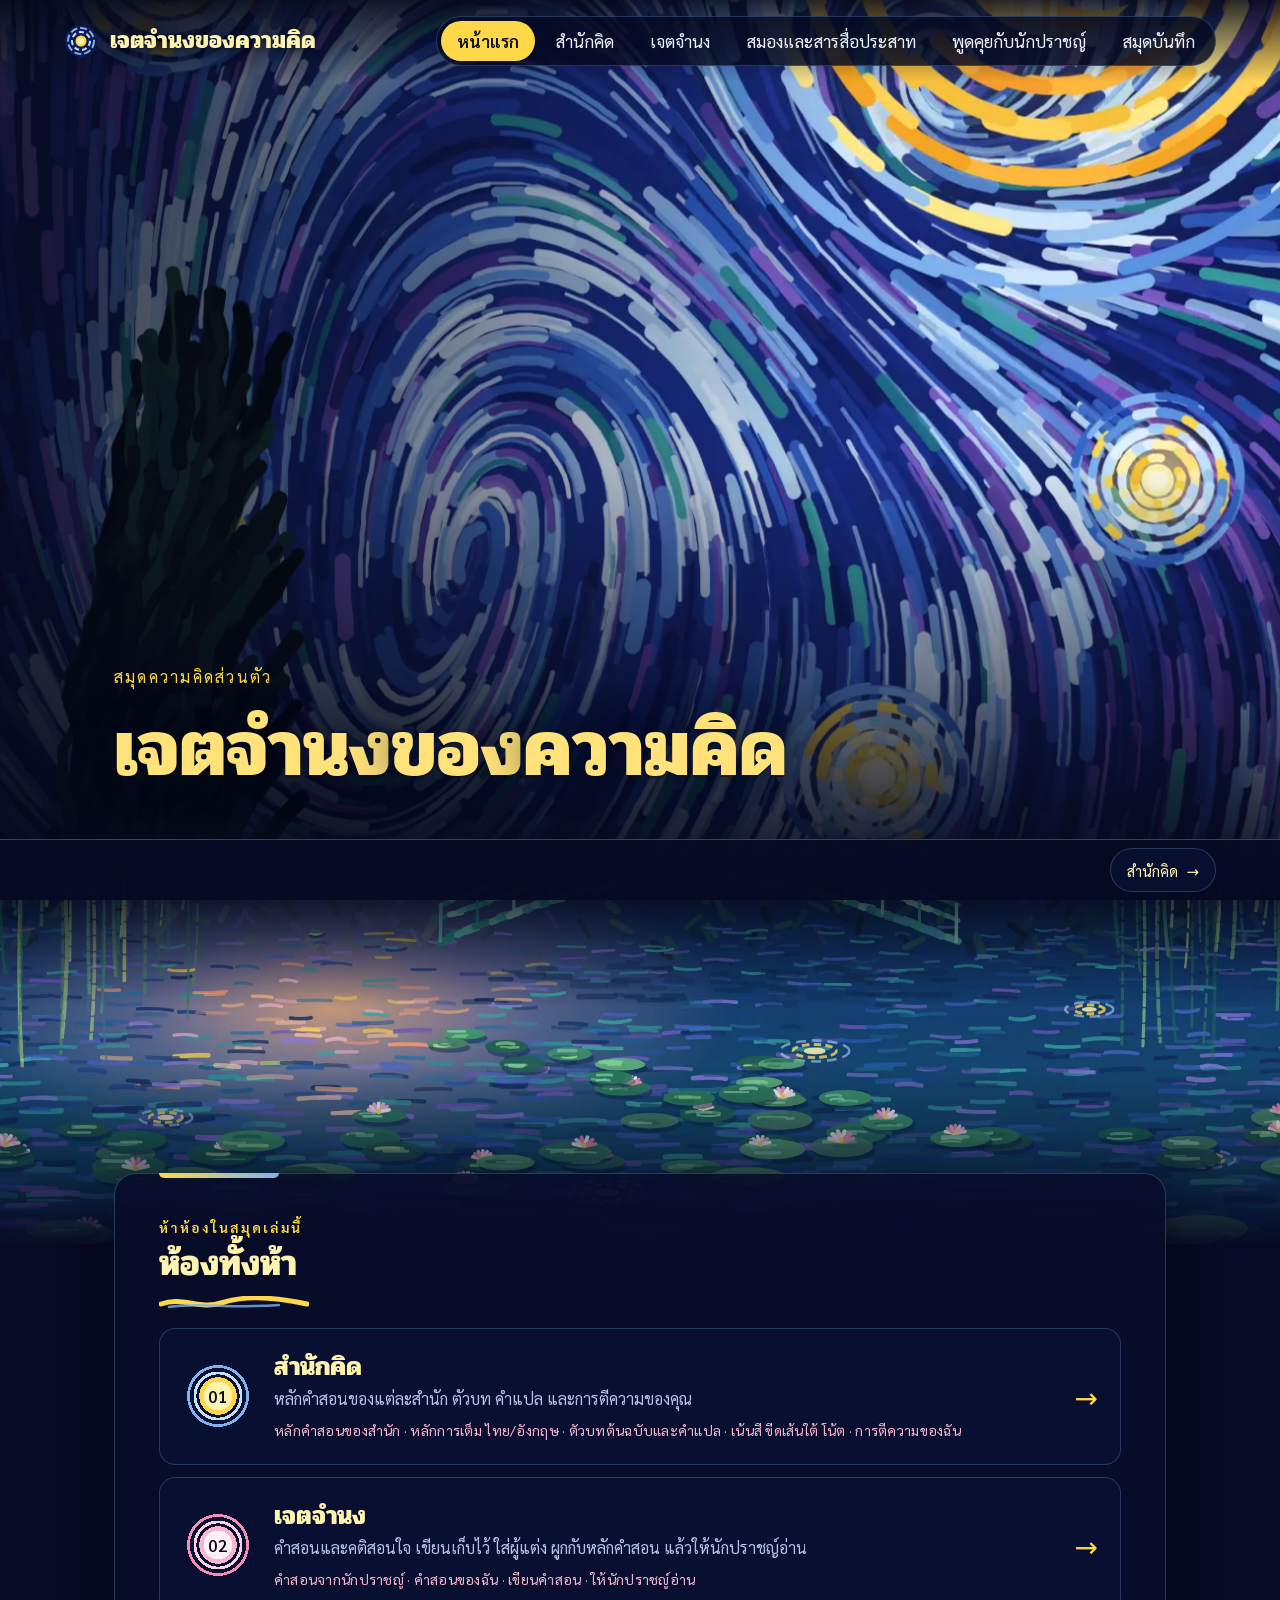
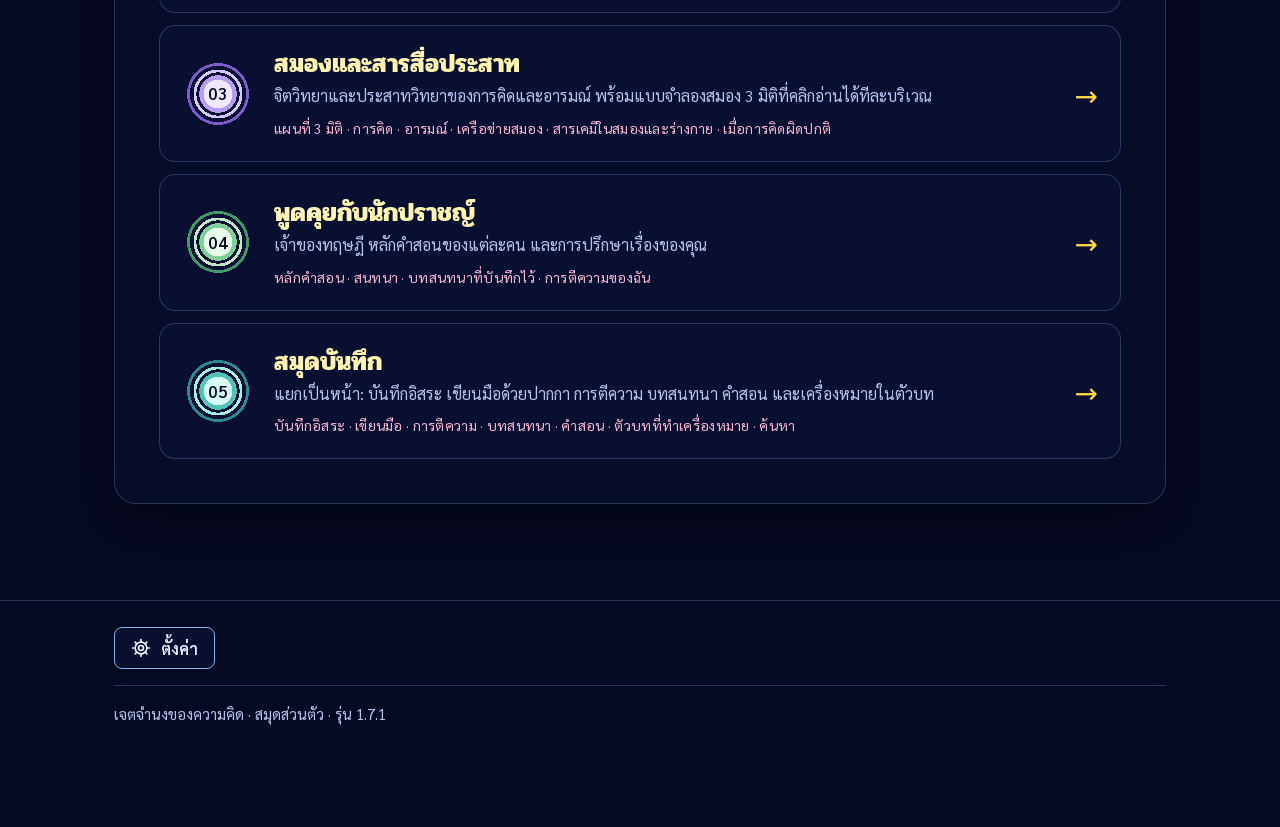
==== commit 15ffe3aa: "Add files via upload" ====
--- a/index.html
+++ b/index.html
@@ -22,12 +22,6 @@
 <div class="copy">
 <p class="kicker">สมุดความคิดส่วนตัว</p>
 <h1>เจตจำนง<wbr>ของ<br class="m"><wbr>ความคิด</h1>
-<div class="heroessay">
-<p>อารมณ์คือเครื่องมือเอาชีวิตรอดที่เก่าแก่ที่สุดของมนุษย์</p>
-<p>ความกลัวพาบรรพบุรุษของเราถอยหนีก่อนจะทันได้คิด ความโกรธทำให้ลุกขึ้นปกป้องสิ่งที่รัก ความผูกพันทำให้อยู่รวมกันเป็นกลุ่ม อารมณ์ตัดสินใจแทนเราได้ในเสี้ยววินาที และพาเรารอดมาจนถึงวันนี้</p>
-<p>แต่ความเร็วแบบเดียวกันนั้นเองที่จำกัดเรา เมื่ออารมณ์ท่วมท้น สมองส่วนหน้าที่ใช้ไตร่ตรองทำงานได้น้อยลง ทางเลือกที่มองเห็นแคบลง และเรามักตัดสินใจตามความเคยชินแทนเหตุผล</p>
-<p>สมุดเล่มนี้มีไว้ทำความรู้จักกับอารมณ์และความคิดของตัวเอง ผ่านหลักคำสอนของผู้ที่คิดเรื่องนี้มาก่อน ถ้อยคำที่เตือนใจ และกลไกของสมองที่อยู่เบื้องหลัง</p>
-</div>
 </div>
 </section>
 <div class="pond" aria-hidden="true"><img src="img/pond.webp" alt="" width="1600" height="640" loading="lazy"></div>
